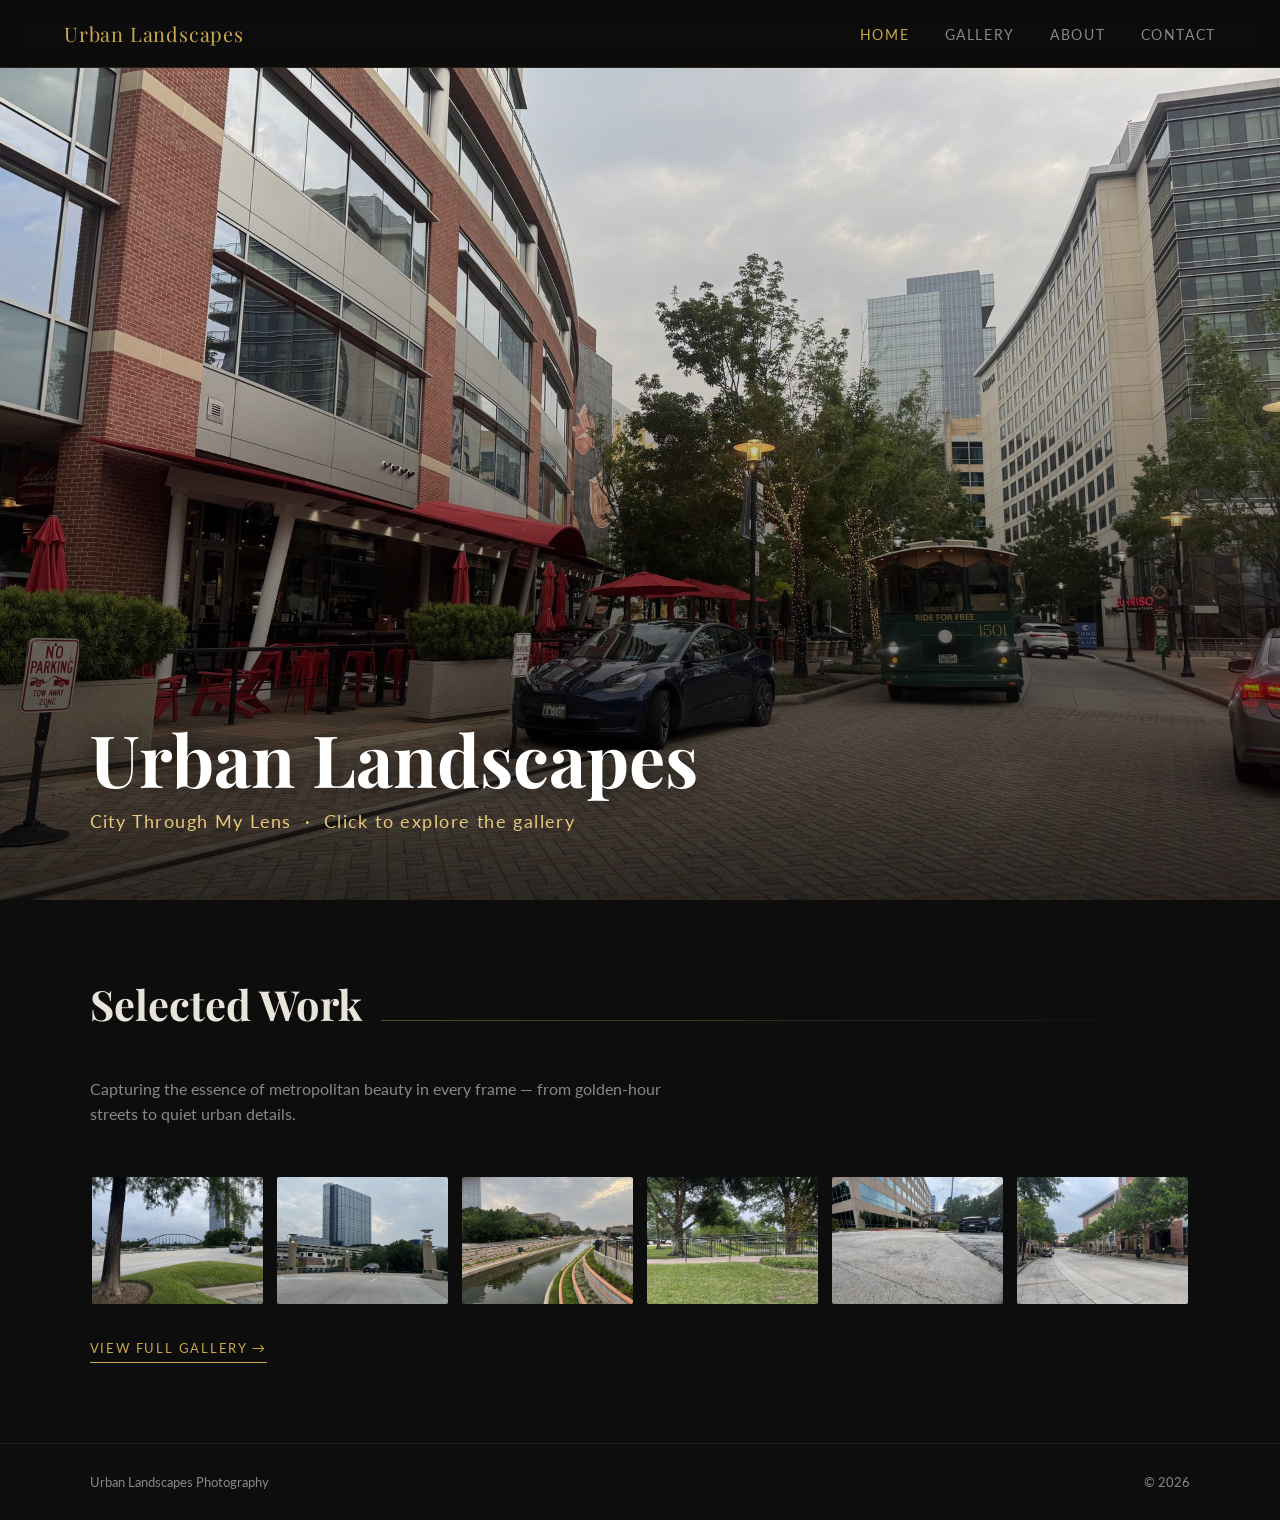
==== index.html @ cf636e56 "Initial commit: Urban Landscapes photography portfolio - 4-page site: Home, Gallery, About, Contact " ====
<!DOCTYPE html>
<html lang="en">
<head>
  <meta charset="UTF-8">
  <meta name="viewport" content="width=device-width, initial-scale=1.0">
  <title>Urban Landscapes | City Through My Lens</title>
  <link rel="preconnect" href="https://fonts.googleapis.com">
  <link rel="preconnect" href="https://fonts.gstatic.com" crossorigin>
  <link href="https://fonts.googleapis.com/css2?family=Playfair+Display:wght@700&family=Lato:wght@300;400&display=swap" rel="stylesheet">
  <link rel="stylesheet" href="css/style.css">
</head>
<body>

  <nav>
    <span class="nav-logo">Urban Landscapes</span>
    <ul class="nav-links">
      <li><a href="index.html">Home</a></li>
      <li><a href="gallery.html">Gallery</a></li>
      <li><a href="about.html">About</a></li>
      <li><a href="contact.html">Contact</a></li>
    </ul>
  </nav>

  <main class="page">

    <!-- Hero -->
    <section class="hero" onclick="window.location='gallery.html'">
      <img src="images/IMG_1584.jpg" alt="Urban street scene at dusk">
      <div class="hero-overlay"></div>
      <div class="hero-text">
        <h1>Urban Landscapes</h1>
        <p class="hero-tagline">City Through My Lens &nbsp;·&nbsp; Click to explore the gallery</p>
      </div>
    </section>

    <!-- Intro -->
    <section class="section">
      <div class="section-header">
        <h2>Selected Work</h2>
        <div class="section-line"></div>
      </div>
      <p style="color:var(--muted); max-width:600px; margin-bottom:48px;">
        Capturing the essence of metropolitan beauty in every frame — from golden-hour streets to quiet urban details.
      </p>

      <!-- Thumbnail strip -->
      <div class="home-strip" style="padding:0;">
        <div class="thumb-grid" id="home-thumb-grid"></div>
        <div style="margin-top:28px;">
          <a href="gallery.html" style="
            display:inline-block;
            font-size:0.8rem;
            letter-spacing:0.14em;
            text-transform:uppercase;
            border-bottom:1px solid var(--gold);
            color:var(--gold);
            padding-bottom:3px;
            transition:opacity .2s;
          ">View Full Gallery →</a>
        </div>
      </div>
    </section>

  </main>

  <footer>
    <span>Urban Landscapes Photography</span>
    <span>© 2026</span>
  </footer>

  <script src="js/gallery.js"></script>
</body>
</html>
---- css/style.css ----
/* ── Reset & Base ───────────────────────────────────── */
*, *::before, *::after { box-sizing: border-box; margin: 0; padding: 0; }

:root {
  --bg: #0d0d0d;
  --surface: #161616;
  --gold: #c9a84c;
  --gold-light: #e8c97a;
  --text: #e8e4dc;
  --muted: #888;
  --nav-h: 68px;
  --radius: 4px;
  --transition: 0.35s cubic-bezier(0.4, 0, 0.2, 1);
}

html { scroll-behavior: smooth; }

body {
  background: var(--bg);
  color: var(--text);
  font-family: 'Lato', sans-serif;
  font-size: 16px;
  line-height: 1.6;
  min-height: 100vh;
}

a { color: inherit; text-decoration: none; }
img { display: block; max-width: 100%; }

/* ── Typography ─────────────────────────────────────── */
h1, h2, h3 { font-family: 'Playfair Display', serif; font-weight: 700; line-height: 1.15; }
h1 { font-size: clamp(2.2rem, 6vw, 4.5rem); }
h2 { font-size: clamp(1.6rem, 4vw, 2.6rem); }
h3 { font-size: 1.2rem; }

/* ── Navigation ─────────────────────────────────────── */
nav {
  position: fixed; top: 0; left: 0; right: 0; z-index: 100;
  height: var(--nav-h);
  display: flex; align-items: center; justify-content: space-between;
  padding: 0 5%;
  background: rgba(13,13,13,0.92);
  backdrop-filter: blur(12px);
  border-bottom: 1px solid rgba(201,168,76,0.15);
}

.nav-logo {
  font-family: 'Playfair Display', serif;
  font-size: 1.25rem;
  color: var(--gold);
  letter-spacing: 0.04em;
}

.nav-links { display: flex; gap: 2.2rem; list-style: none; }

.nav-links a {
  font-size: 0.85rem;
  letter-spacing: 0.12em;
  text-transform: uppercase;
  color: var(--muted);
  transition: color var(--transition);
}
.nav-links a:hover,
.nav-links a.active { color: var(--gold); }

/* ── Page wrapper ───────────────────────────────────── */
.page { padding-top: var(--nav-h); }

/* ── Hero (index) ───────────────────────────────────── */
.hero {
  position: relative;
  height: calc(100vh - var(--nav-h));
  min-height: 520px;
  overflow: hidden;
  cursor: pointer;
}

.hero img {
  width: 100%; height: 100%;
  object-fit: cover;
  transition: transform 0.6s ease;
}
.hero:hover img { transform: scale(1.02); }

.hero-overlay {
  position: absolute; inset: 0;
  background: linear-gradient(to top, rgba(0,0,0,0.75) 0%, rgba(0,0,0,0.15) 60%, transparent 100%);
}

.hero-text {
  position: absolute; bottom: 0; left: 0; right: 0;
  padding: 5% 7%;
}
.hero-text h1 {
  color: #fff;
  text-shadow: 0 2px 24px rgba(0,0,0,0.6);
  margin-bottom: 0.5rem;
}
.hero-tagline {
  font-size: clamp(0.9rem, 2vw, 1.1rem);
  color: var(--gold-light);
  letter-spacing: 0.08em;
}

/* ── Section ────────────────────────────────────────── */
.section { padding: 80px 7%; }
.section-header {
  display: flex; align-items: baseline; gap: 1.2rem;
  margin-bottom: 48px;
}
.section-header h2 { color: var(--text); }
.section-line {
  flex: 1; height: 1px;
  background: linear-gradient(to right, rgba(201,168,76,0.4), transparent);
}

/* ── Gallery grid ───────────────────────────────────── */
.gallery-page .featured-wrap {
  margin-bottom: 32px;
  position: relative;
  aspect-ratio: 16/9;
  overflow: hidden;
  border-radius: var(--radius);
  background: #111;
}

.featured-wrap img#featured-img {
  width: 100%; height: 100%;
  object-fit: cover;
  transition: opacity 0.3s ease;
}

.featured-wrap.loading img#featured-img { opacity: 0; }

.featured-caption {
  margin-top: 10px;
  font-size: 0.82rem;
  color: var(--muted);
  letter-spacing: 0.06em;
  text-align: right;
}

.thumb-grid {
  display: grid;
  grid-template-columns: repeat(auto-fill, minmax(160px, 1fr));
  gap: 10px;
}

.thumb {
  aspect-ratio: 4/3;
  overflow: hidden;
  border-radius: var(--radius);
  cursor: pointer;
  border: 2px solid transparent;
  transition: border-color var(--transition), transform var(--transition);
}
.thumb img {
  width: 100%; height: 100%;
  object-fit: cover;
  transition: transform var(--transition);
}
.thumb:hover img { transform: scale(1.06); }
.thumb:hover { border-color: rgba(201,168,76,0.5); }
.thumb.active { border-color: var(--gold); }

/* ── About ──────────────────────────────────────────── */
.about-grid {
  display: grid;
  grid-template-columns: 1fr 1fr;
  gap: 64px;
  align-items: center;
}

.about-photo {
  aspect-ratio: 3/4;
  overflow: hidden;
  border-radius: var(--radius);
}
.about-photo img { width: 100%; height: 100%; object-fit: cover; }

.about-text p {
  color: var(--muted);
  margin-bottom: 1.2rem;
  font-size: 1.05rem;
}

.about-text .gold-label {
  display: inline-block;
  font-size: 0.78rem;
  letter-spacing: 0.15em;
  text-transform: uppercase;
  color: var(--gold);
  margin-bottom: 1rem;
}

/* ── Home thumbnail strip ───────────────────────────── */
.home-strip { padding: 0 7% 80px; }
.home-strip h2 { margin-bottom: 24px; }

/* ── Contact ────────────────────────────────────────── */
.contact-grid {
  display: grid;
  grid-template-columns: 1fr 1fr;
  gap: 64px;
  align-items: start;
}

.contact-photo {
  aspect-ratio: 3/4;
  overflow: hidden;
  border-radius: var(--radius);
}
.contact-photo img { width: 100%; height: 100%; object-fit: cover; }

.contact-info p { color: var(--muted); margin-bottom: 0.5rem; }
.contact-info .gold-label {
  display: inline-block;
  font-size: 0.78rem;
  letter-spacing: 0.15em;
  text-transform: uppercase;
  color: var(--gold);
  margin-bottom: 1.4rem;
}

form { display: flex; flex-direction: column; gap: 16px; margin-top: 2rem; }

input, textarea {
  background: var(--surface);
  border: 1px solid rgba(255,255,255,0.08);
  border-radius: var(--radius);
  color: var(--text);
  font-family: inherit;
  font-size: 0.95rem;
  padding: 12px 16px;
  transition: border-color var(--transition);
  outline: none;
  width: 100%;
}
input:focus, textarea:focus { border-color: var(--gold); }
textarea { resize: vertical; min-height: 120px; }

button[type="submit"] {
  background: transparent;
  border: 1px solid var(--gold);
  border-radius: var(--radius);
  color: var(--gold);
  cursor: pointer;
  font-family: inherit;
  font-size: 0.82rem;
  letter-spacing: 0.14em;
  padding: 13px 28px;
  text-transform: uppercase;
  transition: background var(--transition), color var(--transition);
  align-self: flex-start;
}
button[type="submit"]:hover { background: var(--gold); color: var(--bg); }

/* ── Footer ─────────────────────────────────────────── */
footer {
  border-top: 1px solid rgba(255,255,255,0.06);
  padding: 28px 7%;
  display: flex; align-items: center; justify-content: space-between;
  font-size: 0.8rem; color: var(--muted);
}

/* ── Lightbox ───────────────────────────────────────── */
.lightbox {
  display: none;
  position: fixed; inset: 0; z-index: 999;
  background: rgba(0,0,0,0.94);
  align-items: center; justify-content: center;
  cursor: zoom-out;
}
.lightbox.open { display: flex; }
.lightbox img {
  max-width: 92vw; max-height: 92vh;
  object-fit: contain;
  border-radius: var(--radius);
  box-shadow: 0 24px 80px rgba(0,0,0,0.8);
  cursor: default;
}
.lightbox-close {
  position: absolute; top: 20px; right: 24px;
  font-size: 2rem; color: #fff; cursor: pointer; line-height: 1;
  opacity: 0.7; transition: opacity 0.2s;
}
.lightbox-close:hover { opacity: 1; }

/* ── Responsive ─────────────────────────────────────── */
@media (max-width: 768px) {
  .about-grid, .contact-grid { grid-template-columns: 1fr; gap: 36px; }
  .thumb-grid { grid-template-columns: repeat(auto-fill, minmax(110px, 1fr)); }
  nav { padding: 0 4%; }
  .nav-links { gap: 1.2rem; }
  .section { padding: 56px 5%; }
}

@media (max-width: 480px) {
  .nav-links a { font-size: 0.75rem; letter-spacing: 0.06em; }
  .thumb-grid { grid-template-columns: repeat(3, 1fr); }
}
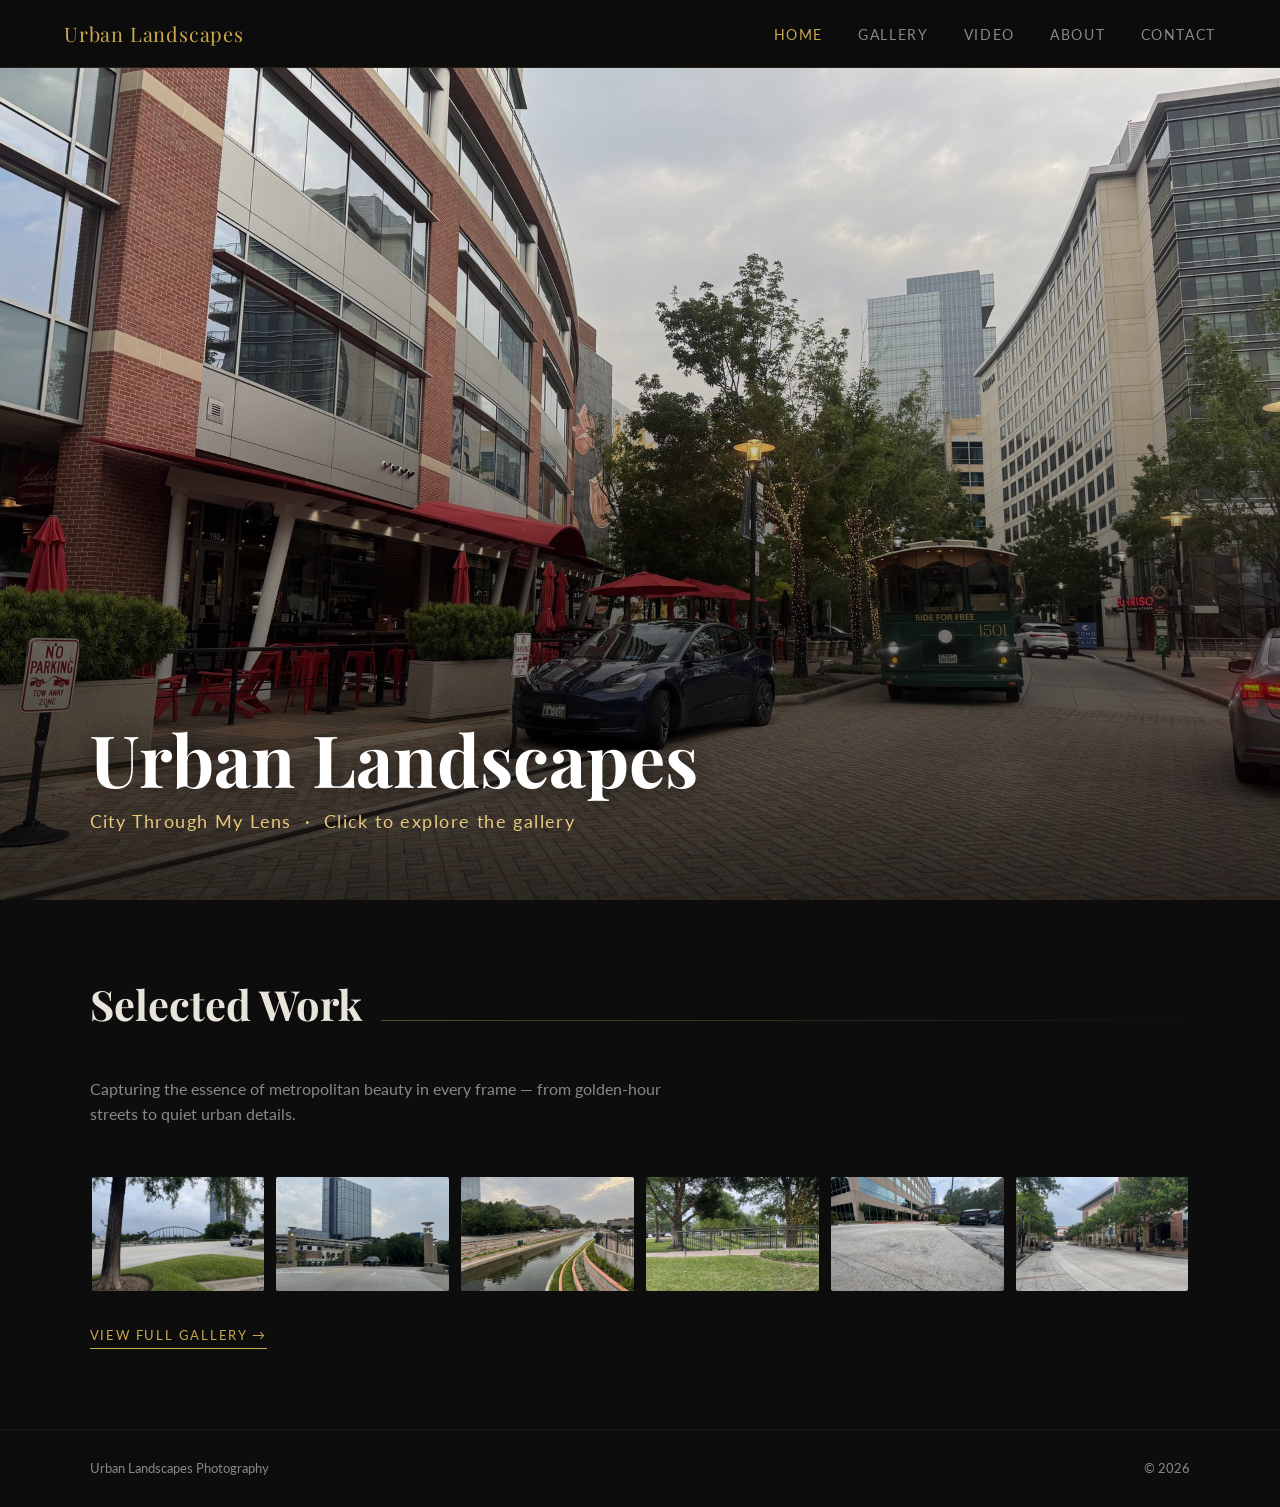
==== commit 627289cf: "Add Video page with YouTube embed, update nav on all pages" ====
--- a/index.html
+++ b/index.html
@@ -16,6 +16,7 @@
     <ul class="nav-links">
       <li><a href="index.html">Home</a></li>
       <li><a href="gallery.html">Gallery</a></li>
+      <li><a href="video.html">Video</a></li>
       <li><a href="about.html">About</a></li>
       <li><a href="contact.html">Contact</a></li>
     </ul>
--- a/css/style.css
+++ b/css/style.css
@@ -114,40 +114,50 @@
   background: linear-gradient(to right, rgba(201,168,76,0.4), transparent);
 }
 
-/* ── Gallery grid ───────────────────────────────────── */
-.gallery-page .featured-wrap {
-  margin-bottom: 32px;
+/* ── Gallery collage ────────────────────────────────── */
+.gallery-page .section {
+  padding-top: 32px;
+  padding-bottom: 48px;
+}
+
+.gallery-page .section-header {
+  margin-bottom: 24px;
+}
+
+.collage {
+  columns: 4;
+  column-gap: 8px;
+}
+
+.collage-item {
+  break-inside: avoid;
+  margin-bottom: 8px;
+  overflow: hidden;
+  border-radius: var(--radius);
+  cursor: zoom-in;
   position: relative;
-  aspect-ratio: 16/9;
-  overflow: hidden;
-  border-radius: var(--radius);
-  background: #111;
-}
-
-.featured-wrap img#featured-img {
-  width: 100%; height: 100%;
-  object-fit: cover;
-  transition: opacity 0.3s ease;
-}
-
-.featured-wrap.loading img#featured-img { opacity: 0; }
-
-.featured-caption {
-  margin-top: 10px;
-  font-size: 0.82rem;
-  color: var(--muted);
-  letter-spacing: 0.06em;
-  text-align: right;
+}
+
+.collage-item img {
+  width: 100%;
+  height: auto;
+  display: block;
+  transition: transform var(--transition), filter var(--transition);
+}
+
+.collage-item:hover img {
+  transform: scale(1.03);
+  filter: brightness(1.08);
 }
 
 .thumb-grid {
   display: grid;
   grid-template-columns: repeat(auto-fill, minmax(160px, 1fr));
-  gap: 10px;
+  gap: 8px;
 }
 
 .thumb {
-  aspect-ratio: 4/3;
+  aspect-ratio: 3/2;
   overflow: hidden;
   border-radius: var(--radius);
   cursor: pointer;
@@ -287,7 +297,9 @@
 .lightbox-close:hover { opacity: 1; }
 
 /* ── Responsive ─────────────────────────────────────── */
+@media (max-width: 1100px) { .collage { columns: 3; } }
 @media (max-width: 768px) {
+  .collage { columns: 2; }
   .about-grid, .contact-grid { grid-template-columns: 1fr; gap: 36px; }
   .thumb-grid { grid-template-columns: repeat(auto-fill, minmax(110px, 1fr)); }
   nav { padding: 0 4%; }
@@ -296,6 +308,7 @@
 }
 
 @media (max-width: 480px) {
+  .collage { columns: 2; }
   .nav-links a { font-size: 0.75rem; letter-spacing: 0.06em; }
   .thumb-grid { grid-template-columns: repeat(3, 1fr); }
 }
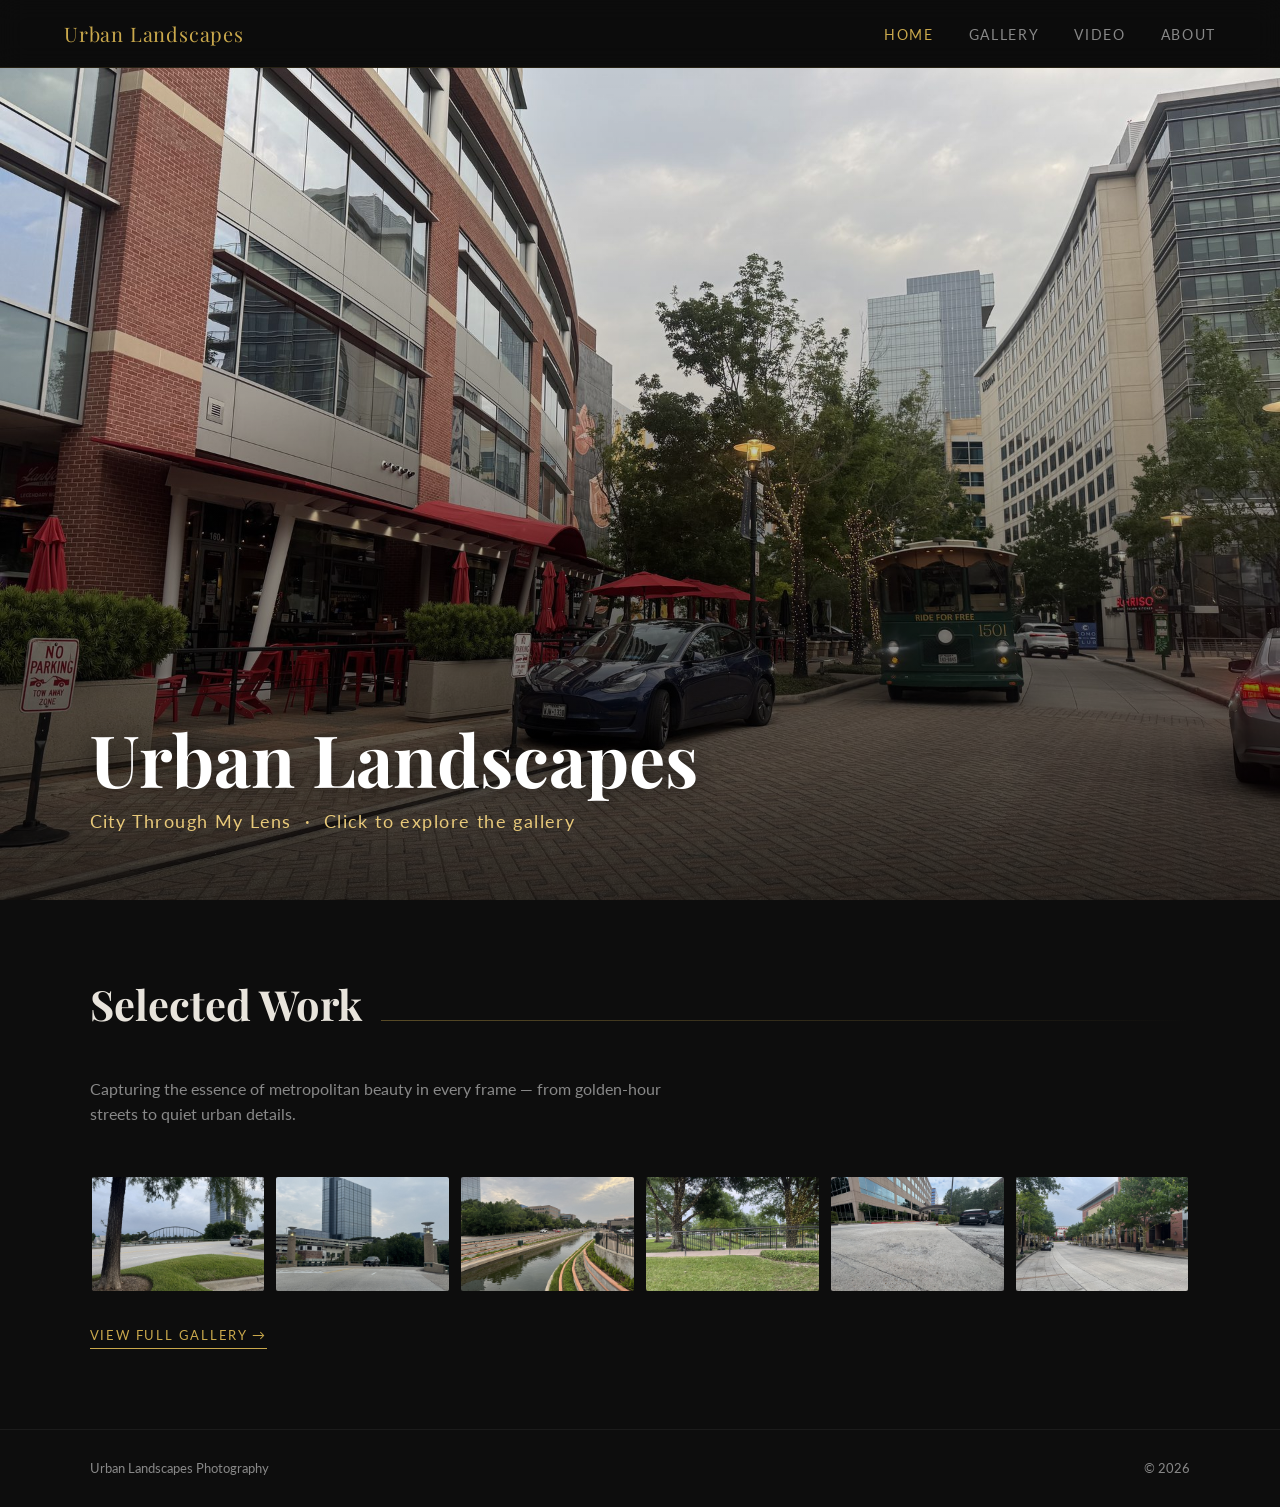
==== commit e29831ee: "Remove Contact page and nav link" ====
--- a/index.html
+++ b/index.html
@@ -18,7 +18,6 @@
       <li><a href="gallery.html">Gallery</a></li>
       <li><a href="video.html">Video</a></li>
       <li><a href="about.html">About</a></li>
-      <li><a href="contact.html">Contact</a></li>
     </ul>
   </nav>
 
